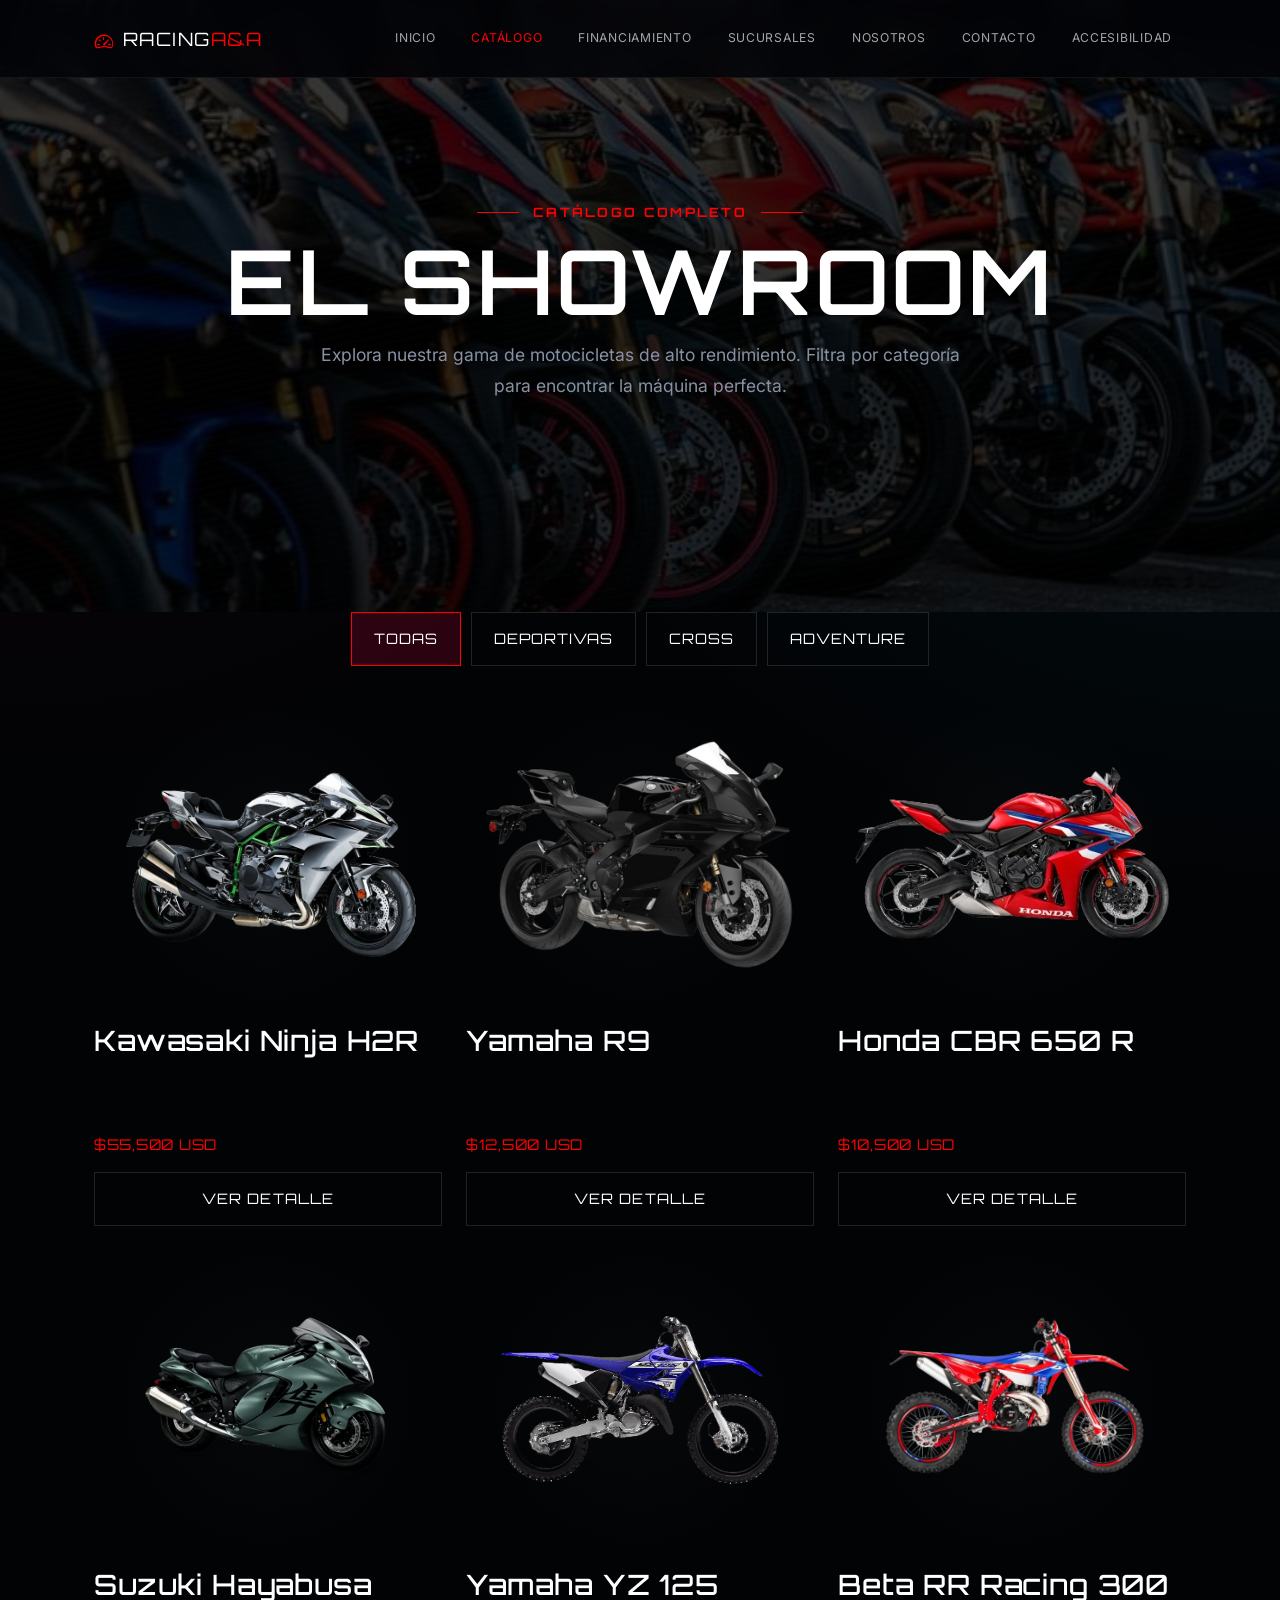
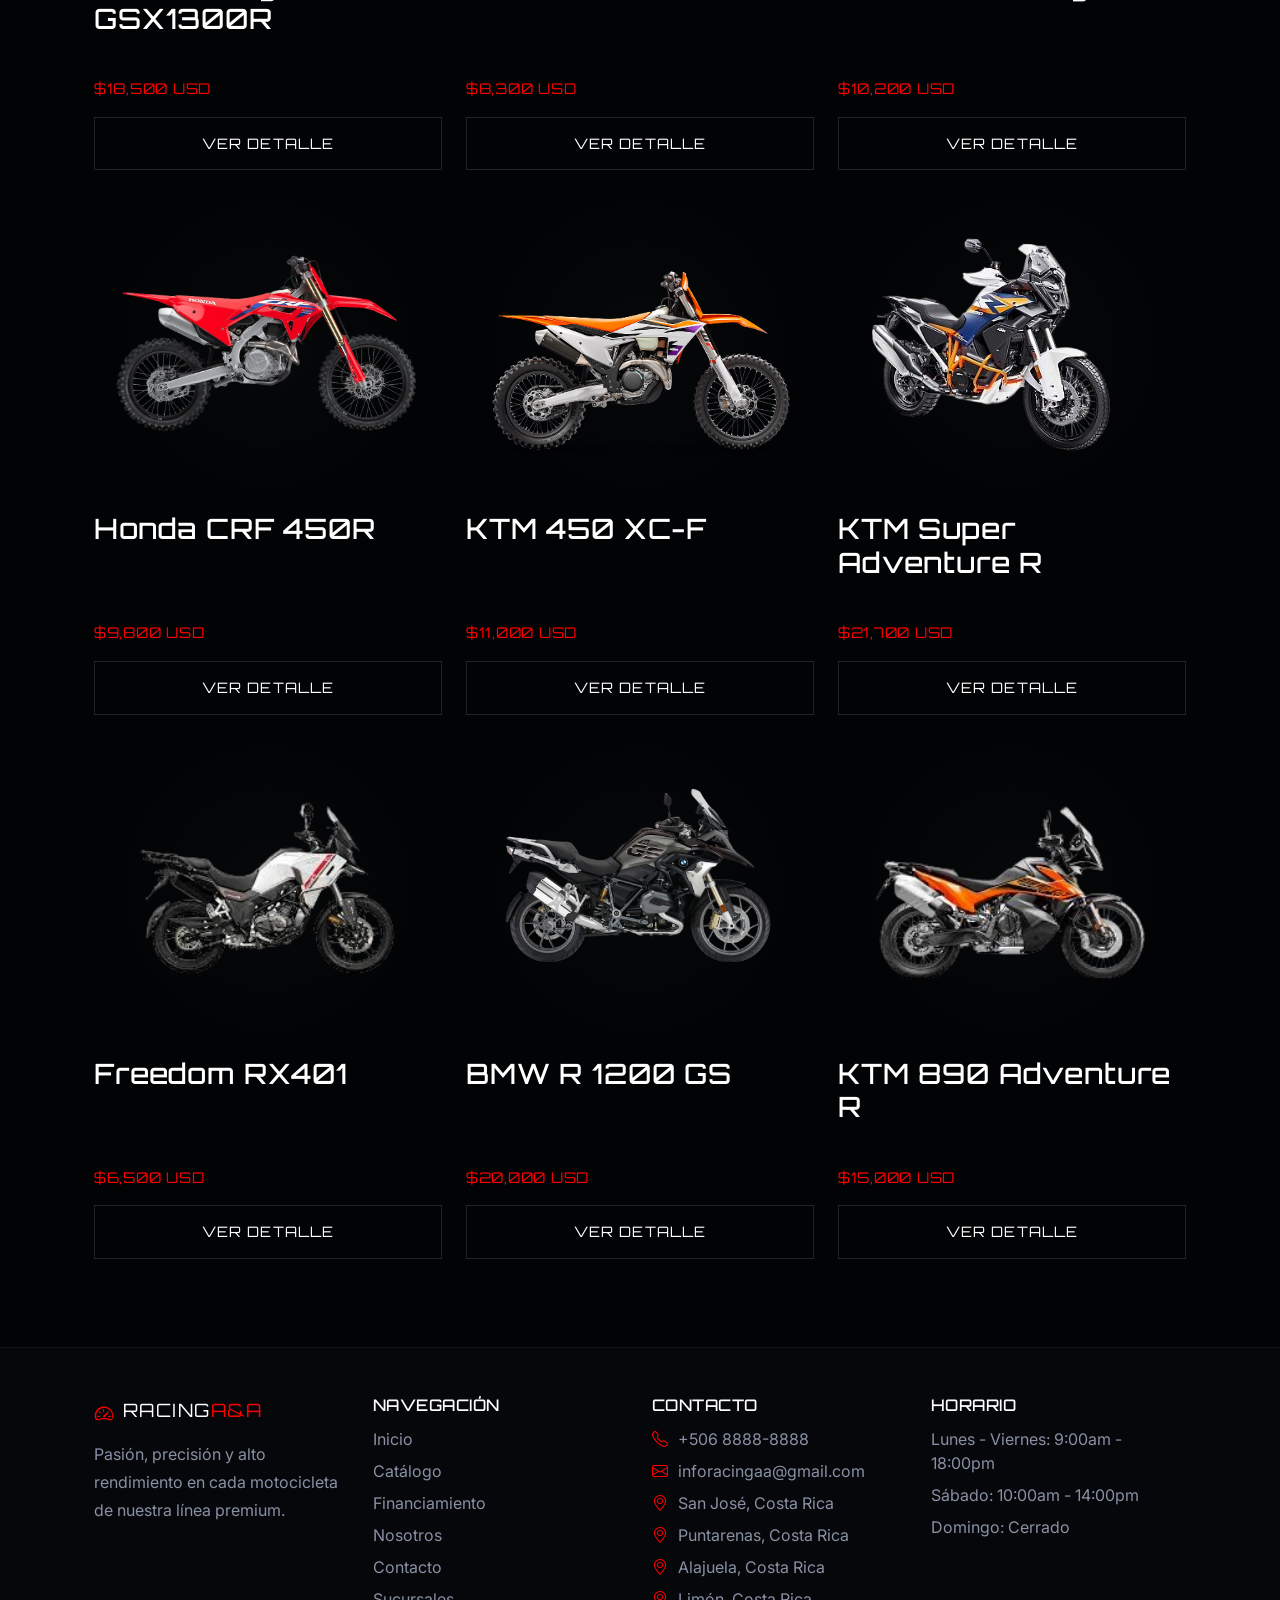
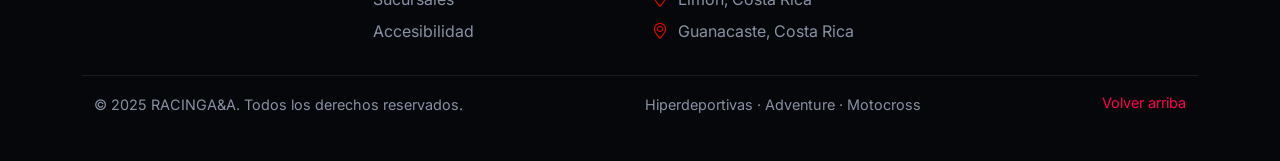
==== Proyecto-AbdielTGAllisonRM (1)/Proyecto-AbdielTGAllisonRM/catalogo.html @ a38586ea "Subida" ====
<!doctype html>
<html lang="es">
  <head>
    <meta charset="UTF-8" />
    <meta name="viewport" content="width=device-width, initial-scale=1.0" />
    <title>RACINGA&A | Catálogo</title>
    <link rel="icon" href="../ProyectoNuevo/img/ico.png" type="image/png" />
    <link href="https://fonts.googleapis.com/css2?family=Inter:wght@300;400;500;600;700;800&family=Orbitron:wght@400;500;600;700;800&display=swap" rel="stylesheet" />
    <link href="https://cdn.jsdelivr.net/npm/bootstrap@5.3.3/dist/css/bootstrap.min.css" rel="stylesheet" crossorigin="anonymous" />
    <link rel="stylesheet" href="https://cdn.jsdelivr.net/npm/bootstrap-icons@1.11.3/font/bootstrap-icons.min.css" />
    <link rel="stylesheet" href="css/generales.css" />
    <link rel="stylesheet" href="css/menu.css" />
    <link rel="stylesheet" href="css/hero.css" />
    <link rel="stylesheet" href="css/multimedia.css" />
    <link rel="stylesheet" href="css/catalogo.css" />
    <link rel="stylesheet" href="css/pie.css" />
    <link rel="stylesheet" href="css/accesibilidad.css" />
  </head>

  <body>
    <div id="contenidoAccesible">
      <nav class="navbar navbar-expand-lg navbar-dark fixed-top site-navbar">
        <div class="container-xl px-4">
          <a class="navbar-brand brand-wordmark" href="index.html">
            <span class="brand-logo"><i class="bi bi-speedometer2"></i></span>
            <span>RACING<span class="accent-word">A&amp;A</span></span>
          </a>

          <button
            class="navbar-toggler"
            type="button"
            data-bs-toggle="collapse"
            data-bs-target="#mainNav"
          >
            <span class="navbar-toggler-icon"></span>
          </button>

          <div class="collapse navbar-collapse" id="mainNav">
            <ul class="navbar-nav ms-auto align-items-lg-center gap-lg-2">
              <li class="nav-item">
                <a class="nav-link" href="index.html">Inicio</a>
              </li>
              <li class="nav-item">
                <a class="nav-link active" href="catalogo.html">Catálogo</a>
              </li>
              <li class="nav-item">
                <a class="nav-link" href="financiamiento.html">Financiamiento</a>
              </li>
              <li class="nav-item">
                <a class="nav-link" href="sucursales.html">Sucursales</a>
              </li>
              <li class="nav-item">
                <a class="nav-link" href="nosotros.html">Nosotros</a>
              </li>
              <li class="nav-item">
                <a class="nav-link" href="contacto.html">Contacto</a>
              </li>
              <li class="nav-item">
                <a
                  class="nav-link"
                  href="#"
                  data-bs-toggle="offcanvas"
                  data-bs-target="#panelAccesibilidad"
                  aria-controls="panelAccesibilidad"
                >
                  Accesibilidad
                </a>
              </li>
            </ul>
          </div>
        </div>
      </nav>

      <main class="page-main">
        <section
          id="inicio"
          class="hero-section story-hero-center"
          style="background-image: url('img/catalogo.jpg')"
        >
          <div class="story-overlay"></div>

          <div class="container-xl px-4 story-content">
            <span class="section-kicker">CATÁLOGO COMPLETO</span>
            <h1>EL SHOWROOM</h1>
            <p>
              Explora nuestra gama de motocicletas de alto rendimiento. Filtra por
              categoría para encontrar la máquina perfecta.
            </p>
          </div>
        </section>

        <section class="content-section pt-0">
          <div class="container-xl px-4">
            <div class="filter-row">
              <button class="catalog-filter active" data-filter="all">Todas</button>
              <button class="catalog-filter" data-filter="deportivas">Deportivas</button>
              <button class="catalog-filter" data-filter="cross">Cross</button>
              <button class="catalog-filter" data-filter="adventure">Adventure</button>
            </div>

            <!-- Deportivas -->
            <div class="row g-4" id="catalogGrid">
              <div class="col-md-6 col-xl-4 catalog-item" data-category="deportivas">
                <article>
                  <img src="img/kawah2r.png" alt="Kawasaki ninja" class="card-bike-image contain-image" />
                  <h3>Kawasaki Ninja H2R</h3>
                  <p class="bike-price">$55,500 USD</p>
                  <div class="card-actions">
                    <button class="outline-btn bike-modal-trigger"
                      data-bs-toggle="modal"
                      data-bs-target="#bikeModal"
                      data-bike='{
                        "name":"Kawasaki Ninja H2R",
                        "price":"$55,500 USD",
                        "category":"Hiperdeportiva",
                        "marca":"Kawasaki",
                        "hp":"310 HP",
                        "nw":"165 Nm",
                        "kg":"216 kg",
                        "cilindrada":"998 cc",
                        "cilindros":"4",
                        "arranque":"Eléctrico",
                        "transmision":"6 velocidades",
                        "llantas":"Slick de competición",
                        "suspension":"Öhlins TTX36",
                        "frenos":"Brembo Stylema",
                        "video":"video/kawasakivideo.mp4",
                        "description":"La Kawasaki Ninja H2R es una máquina diseñada exclusivamente para circuito, reconocida por su impresionante potencia sobrealimentada y su aerodinámica extrema con alerones de carbono."
                      }'>Ver detalle</button>
                  </div>
                </article>
              </div>

              <div class="col-md-6 col-xl-4 catalog-item" data-category="deportivas">
                <article>
                  <img src="img/yamaha r9.png" alt="Yamaha R9" class="card-bike-image contain-image" />
                  <h3>Yamaha R9</h3>
                  <p class="bike-price">$12,500 USD</p>
                  <div class="card-actions">
                    <button class="outline-btn bike-modal-trigger"
                      data-bs-toggle="modal"
                      data-bs-target="#bikeModal"
                      data-bike='{
                        "name":"Yamaha R9",
                        "price":"$12,500 USD",
                        "category":"Superdeportiva",
                        "marca":"Yamaha",
                        "hp":"119 HP",
                        "nw":"93 Nm",
                        "kg":"195 kg",
                        "cilindrada":"890 cc",
                        "cilindros":"3",
                        "arranque":"Eléctrico",
                        "transmision":"6 velocidades",
                        "llantas":"Michelin Pilot Power",
                        "suspension":"KYB ajustable",
                        "frenos":"Brembo doble disco",
                        "video":"video/yamahar9video.mp4",
                        "description":"La Yamaha R9 representa la evolución moderna de la línea deportiva de Yamaha, integrando el potente motor CP3 tricilíndrico con un diseño agresivo inspirado en MotoGP."
                      }'>Ver detalle</button>
                  </div>
                </article>
              </div>

              <div class="col-md-6 col-xl-4 catalog-item" data-category="deportivas">
                <article>
                  <img src="img/Honda-CBR650R.png" alt="Honda CBR650" class="card-bike-image contain-image" />
                  <h3>Honda CBR 650 R</h3>
                  <p class="bike-price">$10,500 USD</p>
                  <div class="card-actions">
                    <button class="outline-btn bike-modal-trigger"
                      data-bs-toggle="modal"
                      data-bs-target="#bikeModal"
                      data-bike='{
                        "name":"Honda CBR 650 R",
                        "price":"$10,500 USD",
                        "category":"Deportiva",
                        "marca":"Honda",
                        "hp":"94 HP",
                        "nw":"64 Nm",
                        "kg":"208 kg",
                        "cilindrada":"649 cc",
                        "cilindros":"4",
                        "arranque":"Eléctrico",
                        "transmision":"6 velocidades",
                        "llantas":"Dunlop Sportmax",
                        "suspension":"Showa SFF-BP",
                        "frenos":"Nissin doble disco",
                        "video":"video/hondacbr650video.mp4",
                        "description":"La Honda CBR 650 R combina el carácter deportivo con la practicidad diaria, ofreciendo un motor de cuatro cilindros suave y potente."
                      }'>Ver detalle</button>
                  </div>
                </article>
              </div>

              <div class="col-md-6 col-xl-4 catalog-item" data-category="deportivas">
                <article>
                  <img src="img/GSX1300R-Hayabusa.png" alt="Hayabusa" class="card-bike-image contain-image" />
                  <h3>Suzuki Hayabusa GSX1300R</h3>
                  <p class="bike-price">$18,500 USD</p>
                  <div class="card-actions">
                    <button class="outline-btn bike-modal-trigger"
                      data-bs-toggle="modal"
                      data-bs-target="#bikeModal"
                      data-bike='{
                        "name":"Suzuki Hayabusa GSX1300R",
                        "price":"$18,500 USD",
                        "category":"Hiperdeportiva",
                        "marca":"Suzuki",
                        "hp":"190 HP",
                        "nw":"150 Nm",
                        "kg":"264 kg",
                        "cilindrada":"1340 cc",
                        "cilindros":"4",
                        "arranque":"Eléctrico",
                        "transmision":"6 velocidades",
                        "llantas":"Bridgestone Battlax",
                        "suspension":"KYB ajustable",
                        "frenos":"Brembo Stylema",
                        "video":"video/hayabusavideo.mp4",
                        "description":"La icónica Hayabusa es sinónimo de velocidad extrema y estabilidad a altas velocidades. Su potente motor de 1340 cc proporciona una aceleración brutal."
                      }'>Ver detalle</button>
                  </div>
                </article>
              </div>

              <!-- Motocross -->
              <div class="col-md-6 col-xl-4 catalog-item" data-category="cross">
                <article>
                  <img src="img/yamayz.png" alt="Yamaha yz" class="card-bike-image contain-image" />
                  <h3>Yamaha YZ 125</h3>
                  <p class="bike-price">$8,300 USD</p>
                  <div class="card-actions">
                    <button class="outline-btn bike-modal-trigger"
                      data-bs-toggle="modal"
                      data-bs-target="#bikeModal"
                      data-bike='{
                        "name":"Yamaha YZ 125",
                        "price":"$8,500 USD",
                        "category":"Cross",
                        "marca":"Yamaha",
                        "hp":"34 HP",
                        "nw":"26 Nm",
                        "kg":"94 kg",
                        "cilindrada":"125 cc",
                        "cilindros":"1",
                        "arranque":"Pedal",
                        "transmision":"6 velocidades",
                        "llantas":"Off-road",
                        "suspension":"KYB competición",
                        "frenos":"Disco hidráulico",
                        "video":"video/yamahayzvideo.mp4",
                        "description":"La Yamaha YZ 125 es una de las motos de motocross más reconocidas por su ligereza y agilidad. Su motor de dos tiempos ofrece una respuesta rápida y emocionante."
                      }'>Ver detalle</button>
                  </div>
                </article>
              </div>

              <div class="col-md-6 col-xl-4 catalog-item" data-category="cross">
                <article>
                  <img src="img/BETA-RR-RACING-300.png" alt="Beta RR 300" class="card-bike-image contain-image" />
                  <h3>Beta RR Racing 300</h3>
                  <p class="bike-price">$10,200 USD</p>
                  <div class="card-actions">
                    <button class="outline-btn bike-modal-trigger"
                      data-bs-toggle="modal"
                      data-bs-target="#bikeModal"
                      data-bike='{
                        "name":"Beta RR Racing 300",
                        "price":"$10,200 USD",
                        "category":"Enduro",
                        "marca":"Beta",
                        "hp":"50 HP",
                        "nw":"45 Nm",
                        "kg":"103 kg",
                        "cilindrada":"293 cc",
                        "cilindros":"1",
                        "arranque":"Eléctrico y pedal",
                        "transmision":"6 velocidades",
                        "llantas":"Enduro",
                        "suspension":"Sachs ajustable",
                        "frenos":"Nissin",
                        "video":"video/betavideo.mp4",
                        "description":"La Beta RR Racing 300 es una máquina de enduro diseñada para dominar terrenos difíciles con facilidad. Su motor potente y su chasis ligero permiten un control excepcional en ruta."
                      }'>Ver detalle</button>
                  </div>
                </article>
              </div>

              <div class="col-md-6 col-xl-4 catalog-item" data-category="cross">
                <article>
                  <img src="img/honda_0018_CRF450R.png" alt="Honda CRF 450R" class="card-bike-image contain-image" />
                  <h3>Honda CRF 450R</h3>
                  <p class="bike-price">$9,800 USD</p>
                  <div class="card-actions">
                    <button class="outline-btn bike-modal-trigger"
                      data-bs-toggle="modal"
                      data-bs-target="#bikeModal"
                      data-bike='{
                        "name":"Honda CRF 450R",
                        "price":"$9,800 USD",
                        "category":"Cross",
                        "marca":"Honda",
                        "hp":"55 HP",
                        "nw":"49 Nm",
                        "kg":"110 kg",
                        "cilindrada":"449 cc",
                        "cilindros":"1",
                        "arranque":"Eléctrico",
                        "transmision":"5 velocidades",
                        "llantas":"Off-road",
                        "suspension":"Showa competición",
                        "frenos":"Nissin",
                        "video":"video/450video.mp4",
                        "description":"La Honda CRF 450R es una de las motos de motocross más competitivas del mercado, diseñada para ofrecer máxima potencia y control."
                      }'>Ver detalle</button>
                  </div>
                </article>
              </div>

              <div class="col-md-6 col-xl-4 catalog-item" data-category="cross">
                <article>
                  <img src="img/KTM-450-XC-F.png" alt="KTM 450 XC-F" class="card-bike-image contain-image" />
                  <h3>KTM 450 XC-F</h3>
                  <p class="bike-price">$11,000 USD</p>
                  <div class="card-actions">
                    <button class="outline-btn bike-modal-trigger"
                      data-bs-toggle="modal"
                      data-bs-target="#bikeModal"
                      data-bike='{
                        "name":"KTM 450 XC-F",
                        "price":"$11,000 USD",
                        "category":"Cross",
                        "marca":"KTM",
                        "hp":"63 HP",
                        "nw":"50 Nm",
                        "kg":"106 kg",
                        "cilindrada":"450 cc",
                        "cilindros":"1",
                        "arranque":"Eléctrico",
                        "transmision":"6 velocidades",
                        "llantas":"Off-road",
                        "suspension":"WP XACT",
                        "frenos":"Brembo",
                        "video":"video/ktm450video.mp4",
                        "description":"La KTM 450 XC-F es una máquina diseñada para la competición, destacando por su potencia explosiva y su excelente maniobrabilidad."
                      }'>Ver detalle</button>
                  </div>
                </article>
              </div>

              <!-- Adventure -->
              <div class="col-md-6 col-xl-4 catalog-item" data-category="adventure">
                <article>
                  <img src="img/ktmad.png" alt="KTM adventure" class="card-bike-image contain-image" />
                  <h3>KTM Super Adventure R</h3>
                  <p class="bike-price">$21,700 USD</p>
                  <div class="card-actions">
                    <button class="outline-btn bike-modal-trigger"
                      data-bs-toggle="modal"
                      data-bs-target="#bikeModal"
                      data-bike='{
                        "name":"KTM Super Adventure R",
                        "price":"$21,700 USD",
                        "category":"Adventure",
                        "marca":"KTM",
                        "hp":"160 HP",
                        "nw":"138 Nm",
                        "kg":"221 kg",
                        "cilindrada":"1301 cc",
                        "cilindros":"2",
                        "arranque":"Eléctrico",
                        "transmision":"6 velocidades",
                        "llantas":"Mixtas",
                        "suspension":"WP XPLOR",
                        "frenos":"Brembo",
                        "video":"video/ktmadventurevideo.mp4",
                        "description":"La KTM Super Adventure R está diseñada para conquistar cualquier terreno, combinando potencia extrema con tecnología avanzada, es la compañera perfecta para aventuras sin límites."
                      }'>Ver detalle</button>
                  </div>
                </article>
              </div>

              <div class="col-md-6 col-xl-4 catalog-item" data-category="adventure">
                <article>
                  <img src="img/freedom.png" alt="Freedom RX401" class="card-bike-image contain-image" />
                  <h3>Freedom RX401</h3>
                  <p class="bike-price">$6,500 USD</p>
                  <div class="card-actions">
                    <button class="outline-btn bike-modal-trigger"
                      data-bs-toggle="modal"
                      data-bs-target="#bikeModal"
                      data-bike='{
                        "name":"Freedom RX401",
                        "price":"$6,500 USD",
                        "category":"Adventure",
                        "marca":"Freedom",
                        "hp":"42 HP",
                        "nw":"37 Nm",
                        "kg":"185 kg",
                        "cilindrada":"400 cc",
                        "cilindros":"2",
                        "arranque":"Eléctrico",
                        "transmision":"6 velocidades",
                        "llantas":"Mixtas",
                        "suspension":"Telescópica",
                        "frenos":"Disco doble",
                        "video":"video/freedomvideo.mp4",
                        "description":"La Freedom RX401 es una motocicleta accesible y versátil, ideal para quienes desean iniciarse en el mundo adventure."
                      }'>Ver detalle</button>
                  </div>
                </article>
              </div>

              <div class="col-md-6 col-xl-4 catalog-item" data-category="adventure">
                <article>
                  <img src="img/2017_bmw-r-1200-gs_6.png" alt="BMW R 1200 GS" class="card-bike-image contain-image" />
                  <h3>BMW R 1200 GS</h3>
                  <p class="bike-price">$20,000 USD</p>
                  <div class="card-actions">
                    <button class="outline-btn bike-modal-trigger"
                      data-bs-toggle="modal"
                      data-bs-target="#bikeModal"
                      data-bike='{
                        "name":"BMW R 1200 GS",
                        "price":"$20,000 USD",
                        "category":"Adventure",
                        "marca":"BMW",
                        "hp":"125 HP",
                        "nw":"125 Nm",
                        "kg":"249 kg",
                        "cilindrada":"1170 cc",
                        "cilindros":"2",
                        "arranque":"Eléctrico",
                        "transmision":"6 velocidades",
                        "llantas":"Mixtas",
                        "suspension":"Telelever / Paralever",
                        "frenos":"ABS Pro",
                        "video":"video/bmwvideo.mp4",
                        "description":"La BMW R 1200 GS es una leyenda en el mundo adventure, conocida por su confiabilidad y capacidad para recorrer cualquier terreno."
                      }'>Ver detalle</button>
                  </div>
                </article>
              </div>

              <div class="col-md-6 col-xl-4 catalog-item" data-category="adventure">
                <article>
                  <img src="img/ktm890.png" alt="KTM 890 Adventure R" class="card-bike-image contain-image" />
                  <h3>KTM 890 Adventure R</h3>
                  <p class="bike-price">$15,000 USD</p>
                  <div class="card-actions">
                    <button class="outline-btn bike-modal-trigger"
                      data-bs-toggle="modal"
                      data-bs-target="#bikeModal"
                      data-bike='{
                        "name":"KTM 890 Adventure R",
                        "price":"$15,000 USD",
                        "category":"Adventure",
                        "marca":"KTM",
                        "hp":"105 HP",
                        "nw":"100 Nm",
                        "kg":"196 kg",
                        "cilindrada":"889 cc",
                        "cilindros":"2",
                        "arranque":"Eléctrico",
                        "transmision":"6 velocidades",
                        "llantas":"Mixtas",
                        "suspension":"WP XPLOR",
                        "frenos":"Brembo",
                        "video":"video/ktm890video.mp4",
                        "description":"La KTM 890 Adventure R ofrece un equilibrio perfecto entre potencia, ligereza y tecnología. Es ideal para aventureros exigentes."
                      }'>Ver detalle</button>
                  </div>
                </article>
              </div>
            </div>
          </div>
        </section>
      </main>

      <div class="modal fade" id="bikeModal" tabindex="-1" aria-hidden="true">
        <div class="modal-dialog modal-fullscreen">
          <div class="modal-content custom-modal">
            <div class="modal-header border-0">
              <h3 class="modal-title" id="bikeModalTitle"></h3>
              <button type="button" class="btn-close btn-close-white" data-bs-dismiss="modal"></button>
            </div>

            <div class="modal-body">
              <div class="container-fluid">
                <div class="row align-items-center">
                  <div class="col-lg-8 text-center mb-4 mb-lg-0">
                    <video id="bikeModalVideo" class="w-100 rounded" controls>
                      <source src="" type="video/mp4" />
                      Tu navegador no soporta video.
                    </video>
                  </div>

                  <div class="col-lg-4">
                    <h2 class="bike-price mb-3" id="bikeModalPrice"></h2>

                    <p class="detail-line">
                      Categoría: <strong id="bikeModalCategory"></strong>
                    </p>

                    <p class="detail-line">
                      Marca: <strong id="bikeModalMarca"></strong>
                    </p>

                    <p id="bikeModalDescription" class="modal-description"></p>

                    <h4 class="panel-title mt-4">Especificaciones</h4>

                    <p class="detail-line">
                      Arranque: <strong id="bikeModalArranque"></strong>
                    </p>

                    <p class="detail-line">
                      Transmisión: <strong id="bikeModalTransmision"></strong>
                    </p>

                    <p class="detail-line">
                      Llantas: <strong id="bikeModalLlantas"></strong>
                    </p>

                    <p class="detail-line">
                      Suspensión: <strong id="bikeModalSuspension"></strong>
                    </p>

                    <p class="detail-line">
                      Frenos: <strong id="bikeModalFrenos"></strong>
                    </p>

                    <p class="detail-line">
                      Caballaje: <strong id="bikeModalHP"></strong>
                    </p>

                    <p class="detail-line">
                      Torque: <strong id="bikeModalNw"></strong>
                    </p>

                    <p class="detail-line">
                      Peso: <strong id="bikeModalKg"></strong>
                    </p>

                    <p class="detail-line">
                      Cilindrada: <strong id="bikeModalCilindrada"></strong>
                    </p>

                    <p class="detail-line">
                      Número de cilindros: <strong id="bikeModalCilindros"></strong>
                    </p>
                  </div>
                </div>
              </div>
            </div>
          </div>
        </div>
      </div>

      <footer class="site-footer">
        <div class="container-xl px-4">
          <div class="row g-4 footer-top">
            <div class="col-lg-3 col-md-6">
              <a class="brand-wordmark mb-3 d-inline-flex" href="index.html">
                <span class="brand-logo"><i class="bi bi-speedometer2"></i></span>
                <span>RACING<span class="accent-word">A&amp;A</span></span>
              </a>
              <p>
                Pasión, precisión y alto rendimiento en cada motocicleta de
                nuestra línea premium.
              </p>
            </div>

            <div class="col-lg-3 col-md-6">
              <h3 class="footer-title">Navegación</h3>
              <ul class="footer-links">
                <li><a href="index.html">Inicio</a></li>
                <li><a href="catalogo.html">Catálogo</a></li>
                <li><a href="financiamiento.html">Financiamiento</a></li>
                <li><a href="nosotros.html">Nosotros</a></li>
                <li><a href="contacto.html">Contacto</a></li>
                <li><a href="sucursales.html">Sucursales</a></li>
                <li>
                  <a
                    href="#"
                    data-bs-toggle="offcanvas"
                    data-bs-target="#panelAccesibilidad"
                    aria-controls="panelAccesibilidad"
                  >
                    Accesibilidad
                  </a>
                </li>
              </ul>
            </div>

            <div class="col-lg-3 col-md-6">
              <h3 class="footer-title">Contacto</h3>
              <ul class="footer-contact">
                <li><i class="bi bi-telephone"></i>+506 8888-8888</li>
                <li><i class="bi bi-envelope"></i>inforacingaa@gmail.com</li>
                <li><i class="bi bi-geo-alt"></i>San José, Costa Rica</li>
                <li><i class="bi bi-geo-alt"></i>Puntarenas, Costa Rica</li>
                <li><i class="bi bi-geo-alt"></i>Alajuela, Costa Rica</li>
                <li><i class="bi bi-geo-alt"></i>Limón, Costa Rica</li>
                <li><i class="bi bi-geo-alt"></i>Guanacaste, Costa Rica</li>
              </ul>
            </div>

            <div class="col-lg-3 col-md-6">
              <h3 class="footer-title">Horario</h3>
              <ul class="footer-links">
                <li>Lunes - Viernes: 9:00am - 18:00pm</li>
                <li>Sábado: 10:00am - 14:00pm</li>
                <li>Domingo: Cerrado</li>
              </ul>
            </div>
          </div>

          <div class="footer-bottom d-flex flex-column flex-md-row justify-content-between gap-2">
            <p>© 2025 RACINGA&amp;A. Todos los derechos reservados.</p>
            <p>Hiperdeportivas · Adventure · Motocross</p>
            <a href="#inicio" style="color: #ff004f;">Volver arriba</a>
          </div>
        </div>
      </footer>
    </div>

    <div id="contenedorPanelAccesibilidad"></div>

    <script src="https://cdn.jsdelivr.net/npm/bootstrap@5.3.3/dist/js/bootstrap.bundle.min.js" crossorigin="anonymous"></script>
    <script src="js/accesibilidad.js"></script>
    <script src="js/catalogo.js"></script>
  </body>
</html>
---- Proyecto-AbdielTGAllisonRM (1)/Proyecto-AbdielTGAllisonRM/css/generales.css ----
* {
  box-sizing: border-box;
}

html {
  scroll-behavior: smooth;
}

body {
  margin: 0;
  min-height: 100vh;
  overflow-x: hidden;
  font-family: "Inter", Arial, sans-serif;
  color: white;
  background:
    radial-gradient(circle at top right, rgba(0, 215, 255, 0.08), transparent 25%),
    radial-gradient(circle at top left, rgba(255, 0, 79, 0.06), transparent 22%),
    #020305;
}

img {
  display: block;
  max-width: 100%;
}

a {
  text-decoration: none;
}

p {
  margin-top: 0;
  color: #8891a4;
  line-height: 1.75;
}

h1,
h2,
h3,
h4,
.marca-texto,
.brand-wordmark,
.boton-primario,
.primary-btn,
.boton-secundario,
.outline-btn,
.filtro-catalogo,
.catalog-filter,
.titulo-panel,
.panel-title,
.opcion-modelo,
.model-option,
.opcion-plazo,
.term-option,
.opcion-tasa,
.rate-option,
.etiqueta-seccion,
.section-kicker,
.titulo-pie,
.footer-title {
  font-family: "Orbitron", "Inter", sans-serif;
  letter-spacing: 0.03em;
}

.pagina-principal,
.page-main,
main {
  position: relative;
}

.espacio-superior,
.top-spaced {
  padding-top: 94px;
}

.seccion-contenido,
.content-section {
  padding: 88px 0;
}

.encabezado-seccion,
.section-header {
  margin-bottom: 32px;
}

.encabezado-seccion-dividido,
.section-header-split {
  display: flex;
  justify-content: space-between;
  align-items: end;
  gap: 24px;
}

.enlace-fantasma,
.ghost-link {
  color: #8891a4;
  text-transform: uppercase;
  letter-spacing: 0.1em;
  font-family: "Orbitron", sans-serif;
}

.enlace-fantasma:hover,
.ghost-link:hover {
  color: white;
}

.franja-paneles,
.panel-band,
.llamado-financiamiento,
.cta-finance,
.franja-estadisticas,
.stats-strip,
.striped-section {
  background:
    linear-gradient(180deg, rgba(9, 11, 15, 0.98), rgba(5, 6, 8, 0.98)),
    repeating-linear-gradient(-13deg, rgba(255, 255, 255, 0.02) 0, rgba(255, 255, 255, 0.02) 2px, transparent 2px, transparent 8px);
}

.franja-paneles,
.panel-band {
  padding: 40px 0 44px;
  border-top: 1px solid rgba(255, 255, 255, 0.05);
  border-bottom: 1px solid rgba(255, 255, 255, 0.05);
}

.llamado-financiamiento p,
.cta-finance p {
  margin-left: auto;
  margin-right: auto;
  text-align: center;
}

.boton-primario,
.primary-btn,
.boton-secundario,
.outline-btn,
.filtro-catalogo,
.catalog-filter,
.opcion-modelo,
.model-option,
.opcion-plazo,
.term-option,
.opcion-tasa,
.rate-option {
  transition: 0.25s ease;
}

.boton-primario,
.primary-btn {
  display: inline-flex;
  align-items: center;
  justify-content: center;
  gap: 8px;
  padding: 16px 32px;
  border: 1px solid transparent;
  background: red;
  color: white;
  text-transform: uppercase;
  letter-spacing: 0.09em;
  font-size: 0.95rem;
  font-weight: 700;
  box-shadow: 0 18px 35px rgba(255, 0, 79, 0.2);
}

.boton-primario:hover,
.primary-btn:hover {
  color: white;
  transform: translateY(-2px);
  box-shadow: 0 22px 36px rgba(255, 0, 79, 0.28);
}

.boton-secundario,
.outline-btn,
.filtro-catalogo,
.catalog-filter,
.opcion-plazo,
.term-option,
.opcion-tasa,
.rate-option {
  padding: 15px 22px;
  border: 1px solid rgba(255, 255, 255, 0.12);
  background: transparent;
  color: white;
  text-transform: uppercase;
  letter-spacing: 0.07em;
  font-size: 0.9rem;
}

.boton-secundario:hover,
.outline-btn:hover,
.filtro-catalogo:hover,
.catalog-filter:hover,
.filtro-catalogo.active,
.catalog-filter.active,
.opcion-plazo:hover,
.term-option:hover,
.opcion-plazo.active,
.term-option.active,
.opcion-tasa:hover,
.rate-option:hover,
.opcion-tasa.active,
.rate-option.active,
.opcion-modelo.active,
.model-option.active {
  border-color: red;
  background: rgba(255, 0, 79, 0.16);
  color: white;
  box-shadow: inset 0 0 0 1px rgba(255,255,255,.02);
}

.boton-compacto,
.compact-btn {
  padding: 14px 20px;
  font-size: 0.88rem;
}

.boton-grande,
.large-btn {
  padding-left: 36px;
  padding-right: 36px;
}


.panel-informacion,
.info-panel,
.tarjeta-moto,
.bike-card,
.panel-financiamiento,
.finance-panel,
.tarjeta-resumen,
.summary-card,
.tarjeta-formulario,
.contact-form-card,
.caja-contacto,
.contact-box,
.caja-mapa,
.map-box,
.tarjeta-linea-tiempo,
.timeline-card,
.tarjeta-imagen,
.image-card,
.mission-image-card,
.caja-informacion,
.info-box {
  border: 1px solid rgba(255, 255, 255, 0.08);
  background: rgba(10, 12, 17, 0.94);
  box-shadow: 0 24px 80px rgba(0, 0, 0, 0.42);
}

.panel-informacion,
.info-panel {
  height: 100%;
  padding: 32px;
}

.icono-informacion,
.info-icon {
  margin-bottom: 16px;
  font-size: 1.7rem;
  color: red;
}

.panel-informacion h3,
.info-panel h3,
.tarjeta-moto h3,
.bike-card h3,
.caja-contacto h3,
.contact-box h3,
.titulo-panel,
.panel-title,
.tarjeta-linea-tiempo h4,
.timeline-card h4,
.titulo-pie,
.footer-title {
  margin: 0 0 12px;
  color: white;
  font-size: 1.1rem;
  text-transform: uppercase;
}

.tarjeta-imagen img,
.image-card img,
.mission-image-card img {
  width: 100%;
  min-height: 420px;
  object-fit: cover;
}


.tarjeta-moto,
.bike-card {
  position: relative;
  height: 100%;
  padding: 16px;
  overflow: hidden;
}

.etiqueta-tarjeta,
.card-tag {
  position: absolute;
  top: 16px;
  left: 16px;
  padding: 7px 10px;
  background: rgba(0, 215, 255, 0.14);
  color: #00d7ff;
  font-size: 0.74rem;
  font-weight: 700;
  letter-spacing: 0.08em;
}

.metricas-moto,
.bike-metrics {
  display: flex;
  flex-wrap: wrap;
  gap: 16px;
  margin-bottom: 18px;
}

.metricas-moto span,
.bike-metrics span {
  display: inline-flex;
  align-items: center;
  gap: 6px;
  color: #00d7ff;
  font-size: 0.93rem;
}

.precio-moto,
.bike-price {
  color: red;
  font-family: "Orbitron", sans-serif;
  font-size: 0.92rem;
  letter-spacing: 0.05em;
  margin-bottom: 15px;
}

@media (max-width: 991px) {
  .encabezado-seccion-dividido,
  .section-header-split {
    flex-direction: column;
    align-items: start;
  }
}

@media (max-width: 767px) {
  .espacio-superior,
  .top-spaced {
    padding-top: 90px;
  }

  .seccion-contenido,
  .content-section {
    padding: 64px 0;
  }

  .marca-texto,
  .brand-wordmark {
    font-size: 1rem;
  }
}

.contenedorPadre{
    border: 2px solid crimson;
}


.flexPadre{
    display: flex;
    justify-content: center;
    align-items: flex-end;
}

.alturaPadre{
    height: auto;
    padding: 40px 0;
}
.opc{
    background-color: rgb(18, 20, 25);
    text-align: center;
    padding: 20px;
    border-radius: 10px;
    margin: 10px;
    transition: 0.3s;
}
.opc:hover{
    background-color: red;
    color: white;
    transform: translateY(-10px);
}
---- Proyecto-AbdielTGAllisonRM (1)/Proyecto-AbdielTGAllisonRM/css/menu.css ----
.barra-sitio,
.site-navbar {
  min-height: 78px;
  background: rgba(3, 4, 7, 0.88);
  backdrop-filter: blur(12px);
  border-bottom: 1px solid rgba(255, 255, 255, 0.06);
}

.marca-texto,
.brand-wordmark {
  display: inline-flex;
  align-items: center;
  gap: 8px;
  font-size: 1.15rem;
  letter-spacing: 0.08em;
  color: white !important;
}

.marca-icono,
.brand-logo {
  display: grid;
  place-items: center;
  width: 1.3rem;
  height: 1.3rem;
  color: red;
}

.texto-acento,
.accent-word {
  color: red;
}

.navbar-nav .nav-link {
  padding: 10px 14px !important;
  font-size: 0.76rem !important;
  letter-spacing: 0.06em;
  text-transform: uppercase;
  color: rgba(238, 242, 247, 0.68) !important;
}

.navbar-nav .nav-link:hover,
.navbar-nav .nav-link.active {
  color: red !important;
}

@media (max-width: 991px) {
  .barra-sitio .navbar-collapse,
  .site-navbar .navbar-collapse {
    margin-top: 1rem;
    padding: 1.5rem;
    border: 1px solid rgba(255, 255, 255, 0.06);
    background: rgba(3, 4, 7, 0.98);
  }

  .navbar-nav {
    flex-direction: column;
    align-items: flex-start !important;
    gap: 8px;
  }

  .navbar-nav .nav-link {
    width: 100%;
    padding: 14px 16px !important;
    border-bottom: 1px solid rgba(255, 255, 255, 0.05);
  }

  .navbar-nav .nav-link:hover {
    background: rgba(255,255,255,.03);
  }

  .navbar-toggler {
    border: 1px solid rgba(255, 255, 255, 0.2);
  }

  .navbar-toggler:focus {
    box-shadow: none;
  }
}

@media (max-width: 767px) {
  .barra-sitio,
  .site-navbar {
    padding: 8px 0;
  }

  .barra-sitio .navbar-collapse,
  .site-navbar .navbar-collapse {
    padding: 1rem;
  }
}
---- Proyecto-AbdielTGAllisonRM (1)/Proyecto-AbdielTGAllisonRM/css/hero.css ----
.seccion-hero,
.hero-section,
.hero-historia,
.story-hero {
  position: relative;
  display: grid;
  place-items: center;
  min-height: 68vh;
  overflow: hidden;
  background-size: cover;
  background-repeat: no-repeat;
  background-position: center;
}

.hero-historia,
.story-hero {
  background:
    linear-gradient(180deg, rgba(5, 6, 8, 0.95), rgba(5, 6, 8, 0.95)),
    repeating-linear-gradient(-12deg, rgba(255, 255, 255, 0.03) 0, rgba(255, 255, 255, 0.03) 2px, transparent 2px, transparent 8px);
}

.capa-hero,
.story-overlay {
  position: absolute;
  inset: 0;
  background:
    linear-gradient(180deg, rgba(0, 0, 0, 0.78), rgba(0, 0, 0, 0.82)),
    radial-gradient(circle at center, rgba(0, 215, 255, 0.08), transparent 25%),
    repeating-linear-gradient(-12deg, rgba(255, 255, 255, 0.03) 0, rgba(255, 255, 255, 0.03) 2px, transparent 2px, transparent 8px);
}

.contenido-hero,
.story-content {
  position: relative;
  z-index: 1;
  width: 100%;
}

.hero-centrado .contenido-hero,
.story-hero-center .story-content,
.hero-centrado .encabezado-seccion,
.story-hero-center .section-header {
  text-align: center;
  margin-left: auto;
  margin-right: auto;
}

.hero-centrado p,
.hero-centrado .etiqueta-seccion,
.hero-centrado h1,
.story-hero-center p,
.story-hero-center h1 {
  margin-left: auto;
  margin-right: auto;
}

.hero-centrado .etiqueta-seccion,
.story-hero-center .section-kicker {
  justify-content: center;
}

.etiqueta-seccion,
.section-kicker {
  display: inline-flex;
  align-items: center;
  gap: 14px;
  color: red;
  text-transform: uppercase;
  font-size: 0.8rem;
  letter-spacing: 0.18em;
  font-weight: 700;
}

.etiqueta-seccion::before,
.etiqueta-seccion::after,
.section-kicker::before,
.section-kicker::after {
  content: "";
  width: 42px;
  height: 1px;
  background: currentColor;
}

.etiqueta-seccion-cian,
.section-kicker-cyan {
  color: #00d7ff;
}

.carousel-caption {
  top: 50%;
  bottom: auto;
  transform: translateY(-50%);
  text-align: center;
}

.carousel-caption h5,
.contenido-hero h1,
.story-content h1,
.encabezado-seccion h2,
.section-header h2,
.llamado-financiamiento h2,
.cta-finance h2 {
  margin: 16px 0;
  font-size: clamp(2.7rem, 7vw, 5.8rem);
  line-height: 0.96;
  font-weight: 600;
  color: white;
}

.carousel-caption p,
.contenido-hero p,
.story-content p,
.encabezado-seccion p,
.section-header p,
.llamado-financiamiento p,
.cta-finance p {
  max-width: 640px;
  font-size: clamp(1rem, 2vw, 1.1rem);
}

.carousel-item img {
  height: 100vh;
  object-fit: cover;
  filter: brightness(0.45);
}

.carousel-indicators [data-bs-target] {
  width: 30px;
  height: 3px;
  border: none;
  background: rgba(255, 255, 255, 0.3);
}

.carousel-indicators .active {
  background: red;
}

@media (max-width: 991px) {
  .carousel-caption h5,
  .contenido-hero h1,
  .story-content h1,
  .encabezado-seccion h2,
  .section-header h2,
  .llamado-financiamiento h2,
  .cta-finance h2 {
    font-size: 3.5rem;
  }
}

@media (max-width: 767px) {
  .carousel-caption h5,
  .contenido-hero h1,
  .story-content h1,
  .encabezado-seccion h2,
  .section-header h2,
  .llamado-financiamiento h2,
  .cta-finance h2 {
    font-size: 2.5rem;
  }

  .carousel-caption p,
  .contenido-hero p,
  .story-content p,
  .encabezado-seccion p,
  .section-header p,
  .llamado-financiamiento p,
  .cta-finance p {
    font-size: 1rem;
  }
}
---- Proyecto-AbdielTGAllisonRM (1)/Proyecto-AbdielTGAllisonRM/css/multimedia.css ----
.imagen-moto,
.card-bike-image {
  width: 100%;
  height: 300px;
  margin-bottom: 18px;
  object-fit: cover;
  object-position: center;
  display: block;
  background: linear-gradient(180deg, rgba(255, 255, 255, 0.03), rgba(255, 255, 255, 0));
}

.imagen-contener,
.contain-image {
  object-fit: contain;
  object-position: center;
  padding: 10px;
  background: radial-gradient(circle at center, rgba(255, 255, 255, 0.02), transparent 70%);
}

.tarjeta-imagen img,
.image-card img,
.mission-image-card img {
  width: 100%;
  min-height: 420px;
  object-fit: cover;
}

.media-resumen img,
.summary-media img {
  width: 100%;
  height: 240px;
  object-fit: contain;
}

.contenedor-mapa,
.mapa-container {
  display: flex;
  justify-content: center;
  align-items: center;
  width: 100%;
  margin: 48px 0;
}

.mapa-centro {
  width: min(100%, 980px);
  height: auto;
  border-radius: 12px;
  box-shadow: 0 24px 80px rgba(0, 0, 0, 0.32);
}

#videoModalMoto,
#bikeModalVideo {
  width: 100%;
  max-height: 70vh;
  border-radius: 10px;
  object-fit: cover;
  background: black; 
}

.video-recuadro {
  background: rgba(255,255,255,.02);
  border: 1px solid rgba(255,255,255,.06);
  padding: 16px;
  border-radius: 12px;
}

@media (max-width: 767px) {
  .imagen-moto,
  .card-bike-image {
    height: 220px;
  }

  .media-resumen img,
  .summary-media img {
    height: 200px;
  }
}
---- Proyecto-AbdielTGAllisonRM (1)/Proyecto-AbdielTGAllisonRM/css/catalogo.css ----
/* =========================
   CATALOGO
========================= */
.fila-filtros,
.filter-row {
  display: flex;
  justify-content: center;
  flex-wrap: wrap;
  gap: 10px;
  margin-bottom: 40px;
}

.catalog-item article {
  display: flex;
  flex-direction: column;
  height: 100%;
}

.catalog-item h3 {
  min-height: 96px;
  margin-bottom: 12px;
}

.acciones-tarjeta,
.card-actions {
  display: flex;
  flex-wrap: wrap;
  gap: 10px;
  margin-top: auto;
}

.acciones-tarjeta > *,
.card-actions > * {
  flex: 1 1 180px;
}

.item-catalogo.oculto,
.catalog-item.hidden {
  display: none;
}

.modal-personalizado,
.custom-modal {
  border: 1px solid rgba(255, 255, 255, 0.08);
  border-radius: 0;
  background: linear-gradient(180deg, #07090e, #10131a);
}

.descripcion-modal,
.modal-description {
  margin: 16px 0 22px;
}

.linea-detalle,
.detail-line {
  margin-bottom: 9px;
  color: #8891a4;
}

.linea-detalle strong,
.detail-line strong {
  color: white;
}


.imagen-moto,
.card-bike-image {
  width: 100%;
  height: 300px;
  margin-bottom: 18px;
  object-fit: cover;
  object-position: center;
  display: block;
  background: linear-gradient(
    180deg,
    rgba(255, 255, 255, 0.03),
    rgba(255, 255, 255, 0)
  );
}

.imagen-contener,
.contain-image {
  object-fit: contain;
  object-position: center;
  padding: 10px;
  background: radial-gradient(
    circle at center,
    rgba(255, 255, 255, 0.02),
    transparent 70%
  );
}

.tarjeta-imagen img,
.image-card img,
.mission-image-card img {
  width: 100%;
  min-height: 420px;
  object-fit: cover;
}

.media-resumen img,
.summary-media img {
  width: 100%;
  height: 240px;
  object-fit: contain;
}

.contenedor-mapa,
.mapa-container {
  display: flex;
  justify-content: center;
  align-items: center;
  width: 100%;
  margin: 48px 0;
}

.mapa-centro {
  width: min(100%, 980px);
  height: auto;
  border-radius: 12px;
  box-shadow: 0 24px 80px rgba(0, 0, 0, 0.32);
}

#videoModalMoto,
#bikeModalVideo {
  width: 100%;
  max-height: 70vh;
  border-radius: 10px;
  object-fit: cover;
  background: #000000;
}

.video-recuadro {
  background: rgba(255, 255, 255, 0.02);
  border: 1px solid rgba(255, 255, 255, 0.06);
  padding: 16px;
  border-radius: 12px;
}

@media (max-width: 767px) {
  .fila-filtros,
  .filter-row {
    justify-content: flex-start;
  }

  .catalog-item h3 {
    min-height: auto;
  }

  .imagen-moto,
  .card-bike-image {
    height: 220px;
  }

  .media-resumen img,
  .summary-media img {
    height: 200px;
  }
}
---- Proyecto-AbdielTGAllisonRM (1)/Proyecto-AbdielTGAllisonRM/css/pie.css ----
.pie-sitio,
.site-footer {
  padding: 48px 0 28px;
  border-top: 1px solid rgba(255, 255, 255, 0.06);
  background: rgba(7, 8, 11, 0.94);
}

.pie-superior,
.footer-top {
  padding-bottom: 32px;
  border-bottom: 1px solid rgba(255, 255, 255, 0.08);
}

.titulo-pie,
.footer-title {
  font-size: 1rem;
}

.enlaces-pie,
.footer-links,
.contacto-pie,
.footer-contact {
  margin: 0;
  padding: 0;
  list-style: none;
  display: grid;
  gap: 8px;
}

.pie-sitio p,
.site-footer p,
.enlaces-pie a,
.footer-links a,
.enlaces-pie li,
.footer-links li,
.contacto-pie li,
.footer-contact li {
  color: #8891a4;
}

.enlaces-pie a:hover,
.footer-links a:hover {
  color: white;
}

.contacto-pie li,
.footer-contact li {
  display: flex;
  align-items: center;
  gap: 10px;
}

.contacto-pie i,
.footer-contact i {
  color: red;
}

.pie-inferior,
.footer-bottom {
  padding-top: 16px;
  font-size: 0.9rem;
}
---- Proyecto-AbdielTGAllisonRM (1)/Proyecto-AbdielTGAllisonRM/css/accesibilidad.css ----
.panel-accesibilidad {
  background:
    linear-gradient(180deg, rgba(7, 9, 14, 0.98), rgba(12, 15, 22, 0.98)),
    radial-gradient(circle at top right, rgba(0, 215, 255, 0.08), transparent 25%),
    radial-gradient(circle at top left, rgba(255, 0, 79, 0.08), transparent 22%);
  color: white;
  border-left: 1px solid rgba(255, 255, 255, 0.08);
  box-shadow: -24px 0 70px rgba(0, 0, 0, 0.45);
}

.panel-accesibilidad .offcanvas-header {
  border-bottom: 1px solid rgba(255, 255, 255, 0.08);
}

.panel-accesibilidad .offcanvas-title {
  font-family: "Orbitron", "Inter", sans-serif;
  text-transform: uppercase;
  letter-spacing: 0.08em;
  color: white;
  font-size: 1rem;
}

.panel-accesibilidad .btn-close {
  filter: invert(1) grayscale(1);
}

.descripcion-accesibilidad {
  color: #8891a4;
  line-height: 1.6;
  margin-bottom: 18px;
}


.btn-accesibilidad {
  width: 100%;
  display: inline-flex;
  align-items: center;
  justify-content: center;
  gap: 10px;
  padding: 14px 18px;
  border: 1px solid rgba(255, 255, 255, 0.12);
  background: rgba(255, 255, 255, 0.04);
  color: white;
  font-family: "Orbitron", "Inter", sans-serif;
  font-size: 0.88rem;
  text-transform: uppercase;
  letter-spacing: 0.07em;
  transition: 0.25s ease;
}

.btn-accesibilidad i {
  color: #00d7ff;
}

.btn-accesibilidad:hover {
  border-color: #ff004f;
  background: rgba(255, 0, 79, 0.16);
  color: white;
}

.btn-accesibilidad-reset {
  border-color: rgba(255, 0, 79, 0.35);
  background: rgba(255, 0, 79, 0.08);
}

.btn-accesibilidad-reset i {
  color: red;
}


#contenidoAccesible {
  transition: 0.2s ease;
}

#contenidoAccesible.fuente-legible,
#contenidoAccesible.fuente-legible p,
#contenidoAccesible.fuente-legible a,
#contenidoAccesible.fuente-legible li,
#contenidoAccesible.fuente-legible span,
#contenidoAccesible.fuente-legible label,
#contenidoAccesible.fuente-legible td,
#contenidoAccesible.fuente-legible th,
#contenidoAccesible.fuente-legible h1,
#contenidoAccesible.fuente-legible h2,
#contenidoAccesible.fuente-legible h3,
#contenidoAccesible.fuente-legible h4,
#contenidoAccesible.fuente-legible h5,
#contenidoAccesible.fuente-legible h6,
#contenidoAccesible.fuente-legible button,
#contenidoAccesible.fuente-legible input,
#contenidoAccesible.fuente-legible textarea,
#contenidoAccesible.fuente-legible select,
#contenidoAccesible.fuente-legible small,
#contenidoAccesible.fuente-legible strong,
#contenidoAccesible.fuente-legible legend,
#contenidoAccesible.fuente-legible caption {
  font-family: Arial, Helvetica, sans-serif !important;
}


#contenidoAccesible.fuente-legible p,
#contenidoAccesible.fuente-legible li,
#contenidoAccesible.fuente-legible td,
#contenidoAccesible.fuente-legible th,
#contenidoAccesible.fuente-legible label,
#contenidoAccesible.fuente-legible small,
#contenidoAccesible.fuente-legible input,
#contenidoAccesible.fuente-legible textarea,
#contenidoAccesible.fuente-legible select,
#contenidoAccesible.fuente-legible caption {
  line-height: 1.6 !important;
  letter-spacing: 0 !important;
}


#contenidoAccesible.fuente-legible h1,
#contenidoAccesible.fuente-legible h2,
#contenidoAccesible.fuente-legible h3,
#contenidoAccesible.fuente-legible h4,
#contenidoAccesible.fuente-legible h5,
#contenidoAccesible.fuente-legible h6 {
  line-height: 1.1 !important;
  letter-spacing: 0 !important;
}


#contenidoAccesible.fuente-legible .nav-link,
#contenidoAccesible.fuente-legible .boton-primario,
#contenidoAccesible.fuente-legible .boton-secundario,
#contenidoAccesible.fuente-legible .outline-btn,
#contenidoAccesible.fuente-legible .catalog-filter,
#contenidoAccesible.fuente-legible .etiqueta-seccion,
#contenidoAccesible.fuente-legible .titulo-pie,
#contenidoAccesible.fuente-legible .titulo-panel,
#contenidoAccesible.fuente-legible .enlace-fantasma {
  line-height: 1.2 !important;
}


#contenidoAccesible.fuente-legible .encabezado-seccion-dividido {
  align-items: flex-start !important;
  gap: 18px !important;
}


#contenidoAccesible.fuente-legible .navbar-brand,
#contenidoAccesible.fuente-legible .marca-texto,
#contenidoAccesible.fuente-legible .brand-wordmark,
#contenidoAccesible.fuente-legible .texto-acento,
#contenidoAccesible.fuente-legible .marca-icono,
#contenidoAccesible.fuente-legible .navbar-brand * {
  font-family: "Orbitron", "Inter", sans-serif !important;
  letter-spacing: 0.03em !important;
  line-height: normal !important;
}

#contenidoAccesible.contraste-accesible {
  background-color: #000000 !important;
  color: #ffff00 !important;
}


#contenidoAccesible.contraste-accesible * {
  color: inherit !important;
  background-color: transparent !important;
  border-color: #ffff00 !important;
}


#contenidoAccesible.contraste-accesible p,
#contenidoAccesible.contraste-accesible li,
#contenidoAccesible.contraste-accesible td,
#contenidoAccesible.contraste-accesible th,
#contenidoAccesible.contraste-accesible label,
#contenidoAccesible.contraste-accesible span,
#contenidoAccesible.contraste-accesible small {
  color: yellow !important;
}

#contenidoAccesible.contraste-accesible h1,
#contenidoAccesible.contraste-accesible h2,
#contenidoAccesible.contraste-accesible h3,
#contenidoAccesible.contraste-accesible h4,
#contenidoAccesible.contraste-accesible h5,
#contenidoAccesible.contraste-accesible h6,
#contenidoAccesible.contraste-accesible strong {
  color: yellow!important;
}


#contenidoAccesible.contraste-accesible a {
  color: #00ffff !important;
  text-decoration: underline;
}


#contenidoAccesible.contraste-accesible #tabla-premium {
  border: 2px solid yellow !important;
}

#contenidoAccesible.contraste-accesible #tabla-head {
  background-color: yellow!important;
}

#contenidoAccesible.contraste-accesible #tabla-head * {
  color: black !important;
}

#contenidoAccesible.contraste-accesible #tabla-body td {
  color: yellow !important;
}

#contenidoAccesible.contraste-accesible #tabla-body tr:hover {
  background-color: yellow!important;
}

#contenidoAccesible.contraste-accesible #tabla-body tr:hover * {
  color: black!important;
}


#contenidoAccesible.contraste-accesible #col-1,
#contenidoAccesible.contraste-accesible #col-2,
#contenidoAccesible.contraste-accesible #col-3,
#contenidoAccesible.contraste-accesible #col-4 {
  background-color: black !important;
}


#contenidoAccesible.contraste-accesible .opc {
  background-color: #000000 !important;
  color: yellow !important;
  border: 2px solid yellow !important;
}

#contenidoAccesible.contraste-accesible .opc:hover {
  background-color: yellow !important;
}

#contenidoAccesible.contraste-accesible .opc:hover * {
  color: black !important;
}


#contenidoAccesible.contraste-accesible .boton-primario,
#contenidoAccesible.contraste-accesible .boton-grande {
  background-color: yellow !important;
  color: black !important;
  border-color: yellow!important;
}

#contenidoAccesible.contraste-accesible .boton-secundario,
#contenidoAccesible.contraste-accesible .outline-btn {
  background-color: transparent !important;
  color: yellow !important;
  border: 2px solid yellow!important;
}

#contenidoAccesible.contraste-accesible .navbar,
#contenidoAccesible.contraste-accesible .barra-sitio,
#contenidoAccesible.contraste-accesible .pie-sitio {
  background-color: black !important;
}


#contenidoAccesible.contraste-accesible .navbar a.active,
#contenidoAccesible.contraste-accesible .navbar a[aria-current="page"] {
  color: yellow !important;
  font-weight: bold;
  text-decoration: underline;
}
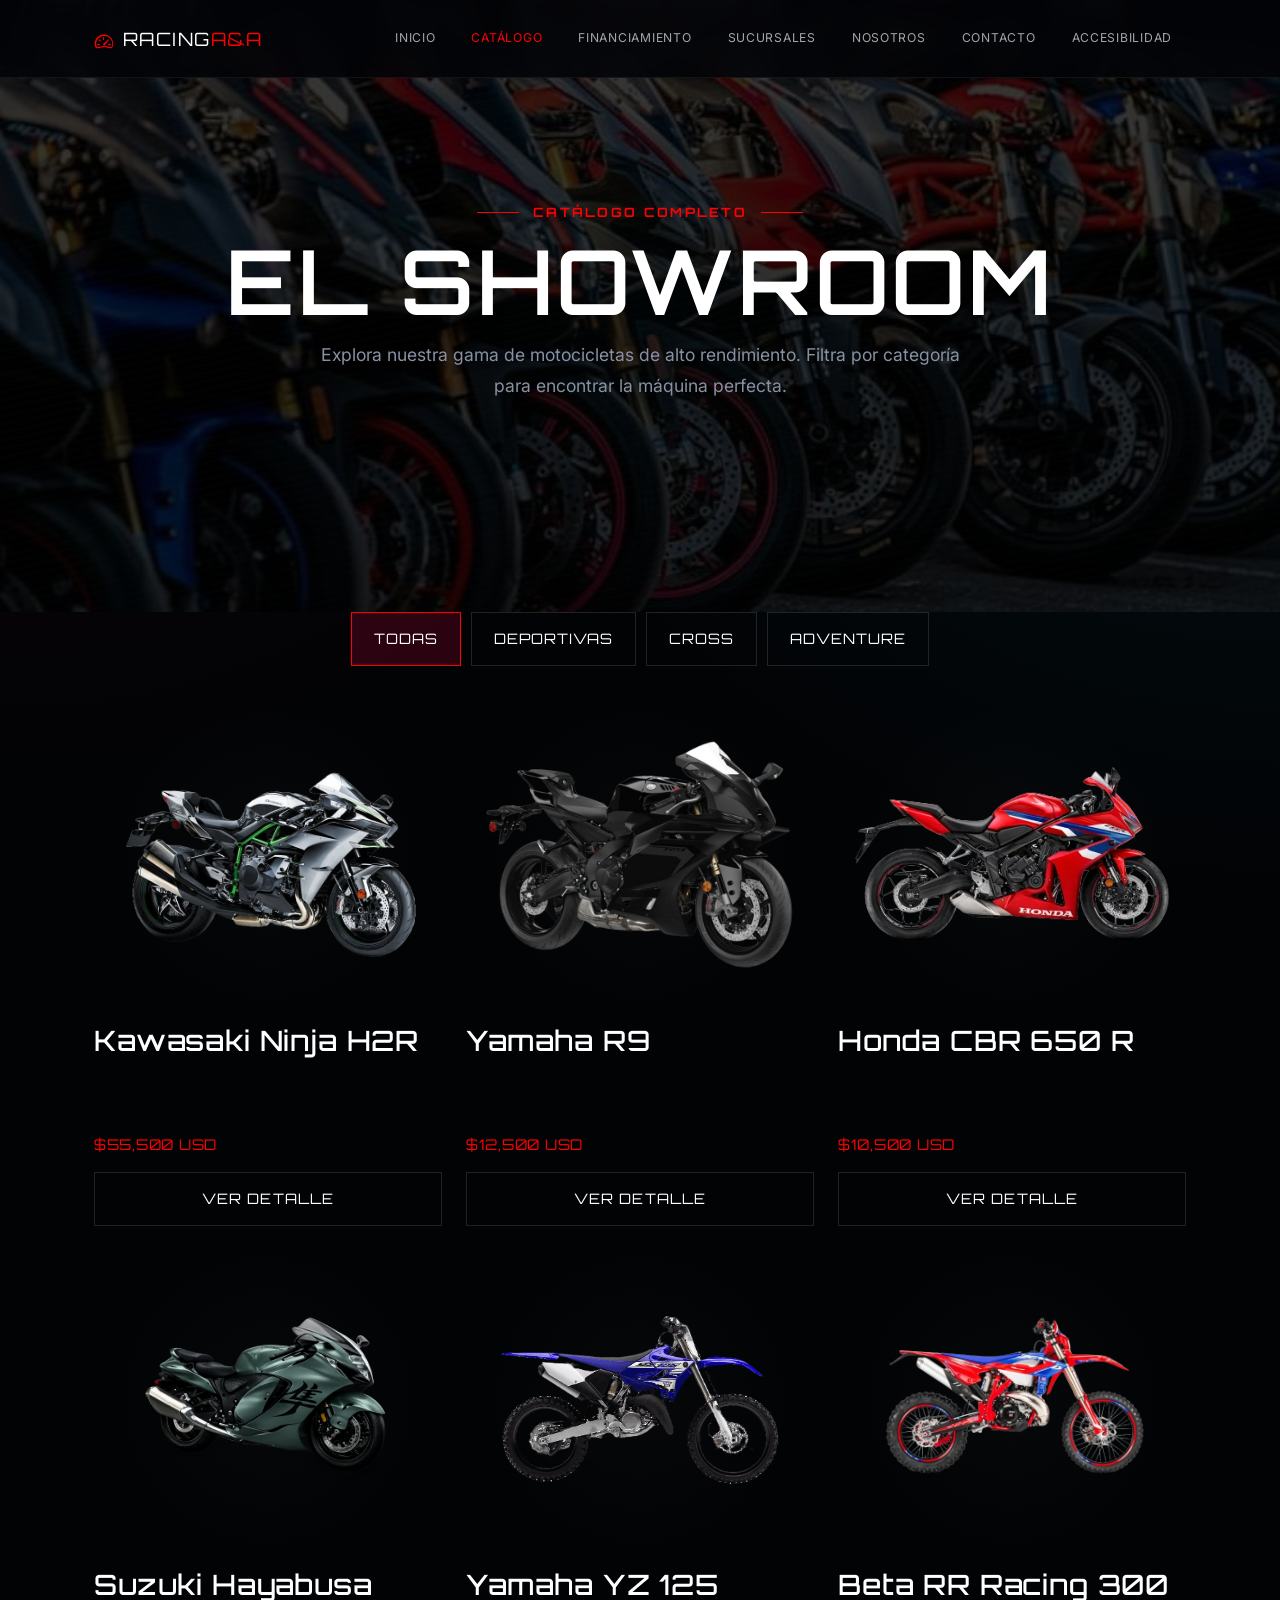
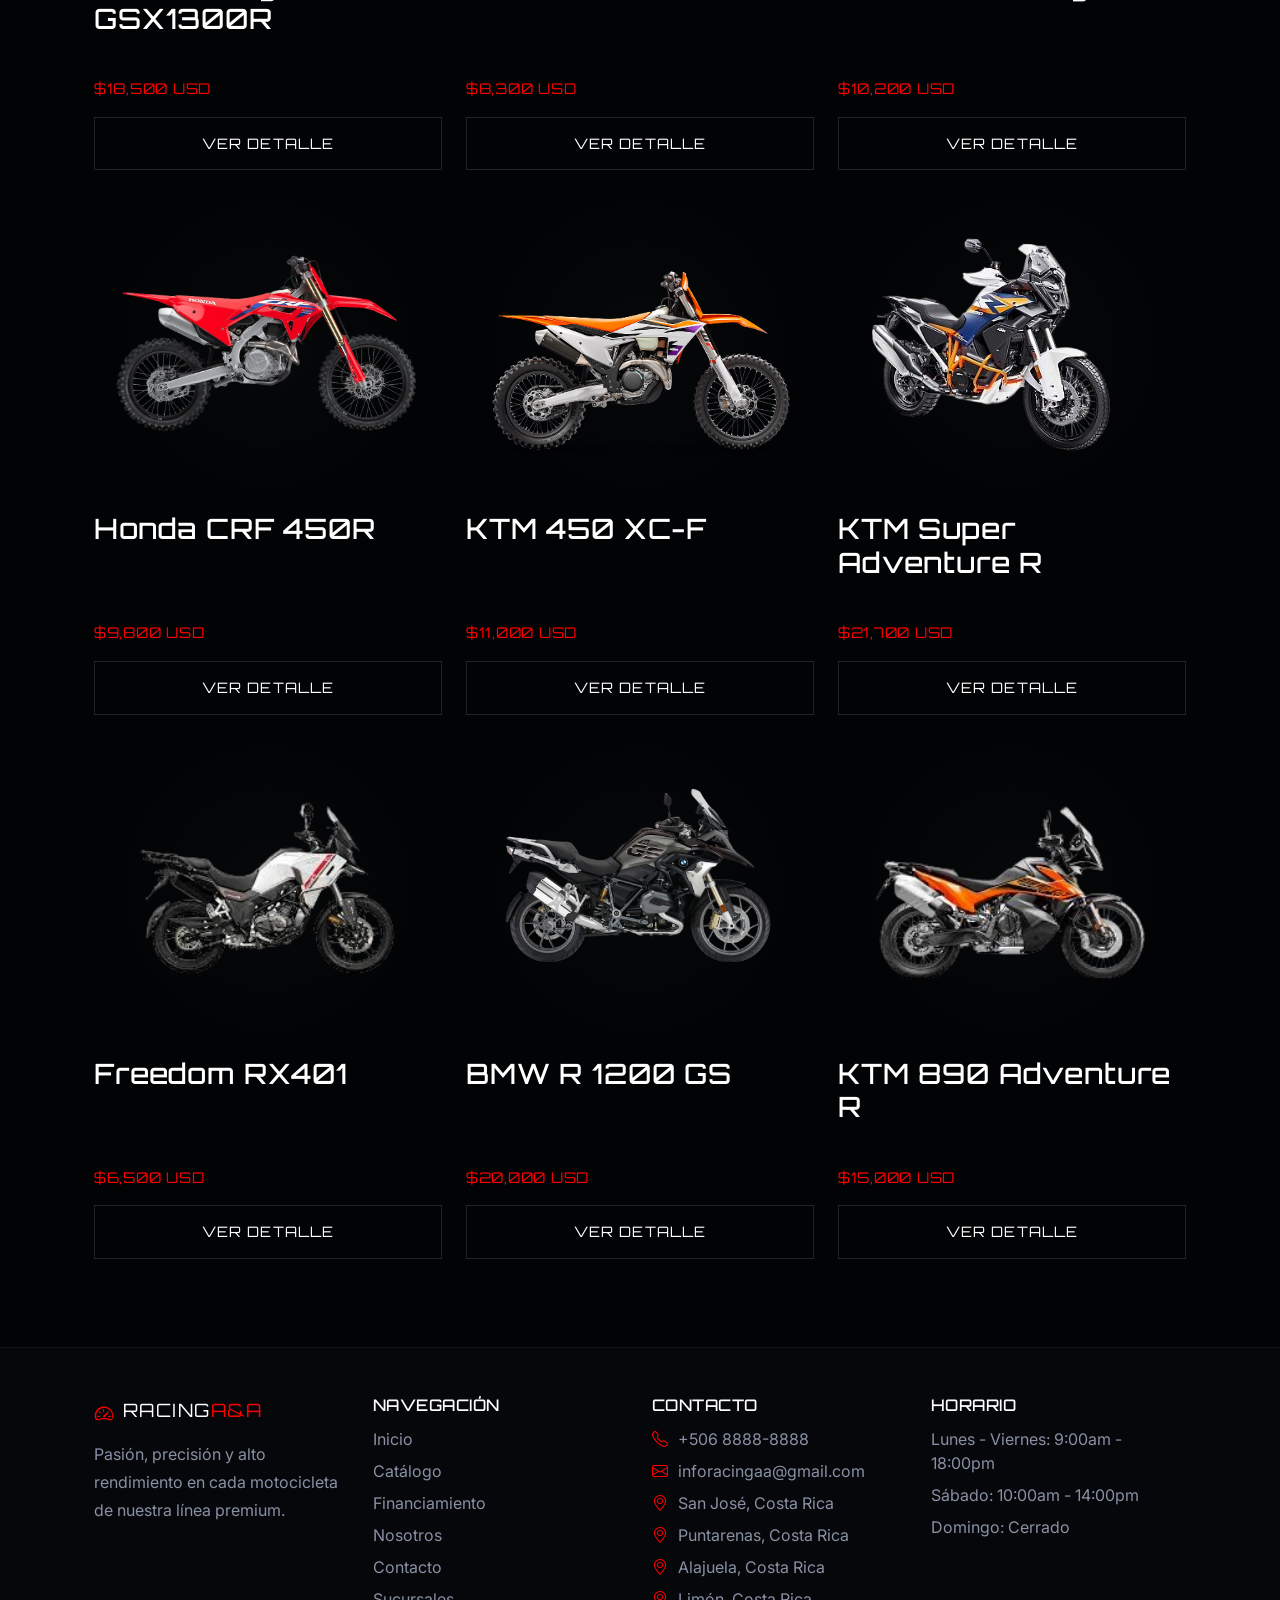
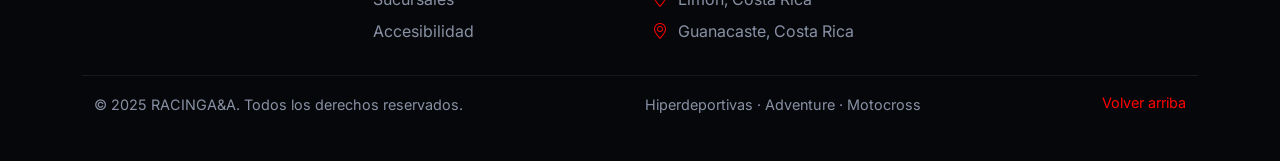
==== commit bec6d390: "m" ====
--- a/Proyecto-AbdielTGAllisonRM (1)/Proyecto-AbdielTGAllisonRM/catalogo.html
+++ b/Proyecto-AbdielTGAllisonRM (1)/Proyecto-AbdielTGAllisonRM/catalogo.html
@@ -4,7 +4,7 @@
     <meta charset="UTF-8" />
     <meta name="viewport" content="width=device-width, initial-scale=1.0" />
     <title>RACINGA&A | Catálogo</title>
-    <link rel="icon" href="../ProyectoNuevo/img/ico.png" type="image/png" />
+    <link rel="icon" href="img/ico.png" type="image/png" />
     <link href="https://fonts.googleapis.com/css2?family=Inter:wght@300;400;500;600;700;800&family=Orbitron:wght@400;500;600;700;800&display=swap" rel="stylesheet" />
     <link href="https://cdn.jsdelivr.net/npm/bootstrap@5.3.3/dist/css/bootstrap.min.css" rel="stylesheet" crossorigin="anonymous" />
     <link rel="stylesheet" href="https://cdn.jsdelivr.net/npm/bootstrap-icons@1.11.3/font/bootstrap-icons.min.css" />
@@ -22,8 +22,8 @@
       <nav class="navbar navbar-expand-lg navbar-dark fixed-top site-navbar">
         <div class="container-xl px-4">
           <a class="navbar-brand brand-wordmark" href="index.html">
-            <span class="brand-logo"><i class="bi bi-speedometer2"></i></span>
-            <span>RACING<span class="accent-word">A&amp;A</span></span>
+            <span class="marca-icono"><i class="bi bi-speedometer2"></i></span>
+            <span>RACING<span class="texto-acento">A&amp;A</span></span>
           </a>
 
           <button
@@ -467,7 +467,7 @@
                         "llantas":"Mixtas",
                         "suspension":"WP XPLOR",
                         "frenos":"Brembo",
-                        "video":"video/ktm890video.mp4",
+                        "video":"video/KTM890video.mp4",
                         "description":"La KTM 890 Adventure R ofrece un equilibrio perfecto entre potencia, ligereza y tecnología. Es ideal para aventureros exigentes."
                       }'>Ver detalle</button>
                   </div>
@@ -563,8 +563,8 @@
           <div class="row g-4 footer-top">
             <div class="col-lg-3 col-md-6">
               <a class="brand-wordmark mb-3 d-inline-flex" href="index.html">
-                <span class="brand-logo"><i class="bi bi-speedometer2"></i></span>
-                <span>RACING<span class="accent-word">A&amp;A</span></span>
+                <span class="marca-icono"><i class="bi bi-speedometer2"></i></span>
+                <span>RACING<span class="texto-acento">A&amp;A</span></span>
               </a>
               <p>
                 Pasión, precisión y alto rendimiento en cada motocicleta de
@@ -620,7 +620,7 @@
           <div class="footer-bottom d-flex flex-column flex-md-row justify-content-between gap-2">
             <p>© 2025 RACINGA&amp;A. Todos los derechos reservados.</p>
             <p>Hiperdeportivas · Adventure · Motocross</p>
-            <a href="#inicio" style="color: #ff004f;">Volver arriba</a>
+            <a href="#inicio" style="color: red;">Volver arriba</a>
           </div>
         </div>
       </footer>
--- a/Proyecto-AbdielTGAllisonRM (1)/Proyecto-AbdielTGAllisonRM/css/menu.css
+++ b/Proyecto-AbdielTGAllisonRM (1)/Proyecto-AbdielTGAllisonRM/css/menu.css
@@ -16,8 +16,7 @@
   color: white !important;
 }
 
-.marca-icono,
-.brand-logo {
+.marca-icono{
   display: grid;
   place-items: center;
   width: 1.3rem;
@@ -25,8 +24,7 @@
   color: red;
 }
 
-.texto-acento,
-.accent-word {
+.texto-acento {
   color: red;
 }
 
--- a/Proyecto-AbdielTGAllisonRM (1)/Proyecto-AbdielTGAllisonRM/css/catalogo.css
+++ b/Proyecto-AbdielTGAllisonRM (1)/Proyecto-AbdielTGAllisonRM/css/catalogo.css
@@ -23,12 +23,13 @@
 
 .acciones-tarjeta,
 .card-actions {
-  display: flex;
+  display: flex; 
   flex-wrap: wrap;
   gap: 10px;
   margin-top: auto;
 }
 
+/*Ajustar contenido*/
 .acciones-tarjeta > *,
 .card-actions > * {
   flex: 1 1 180px;
